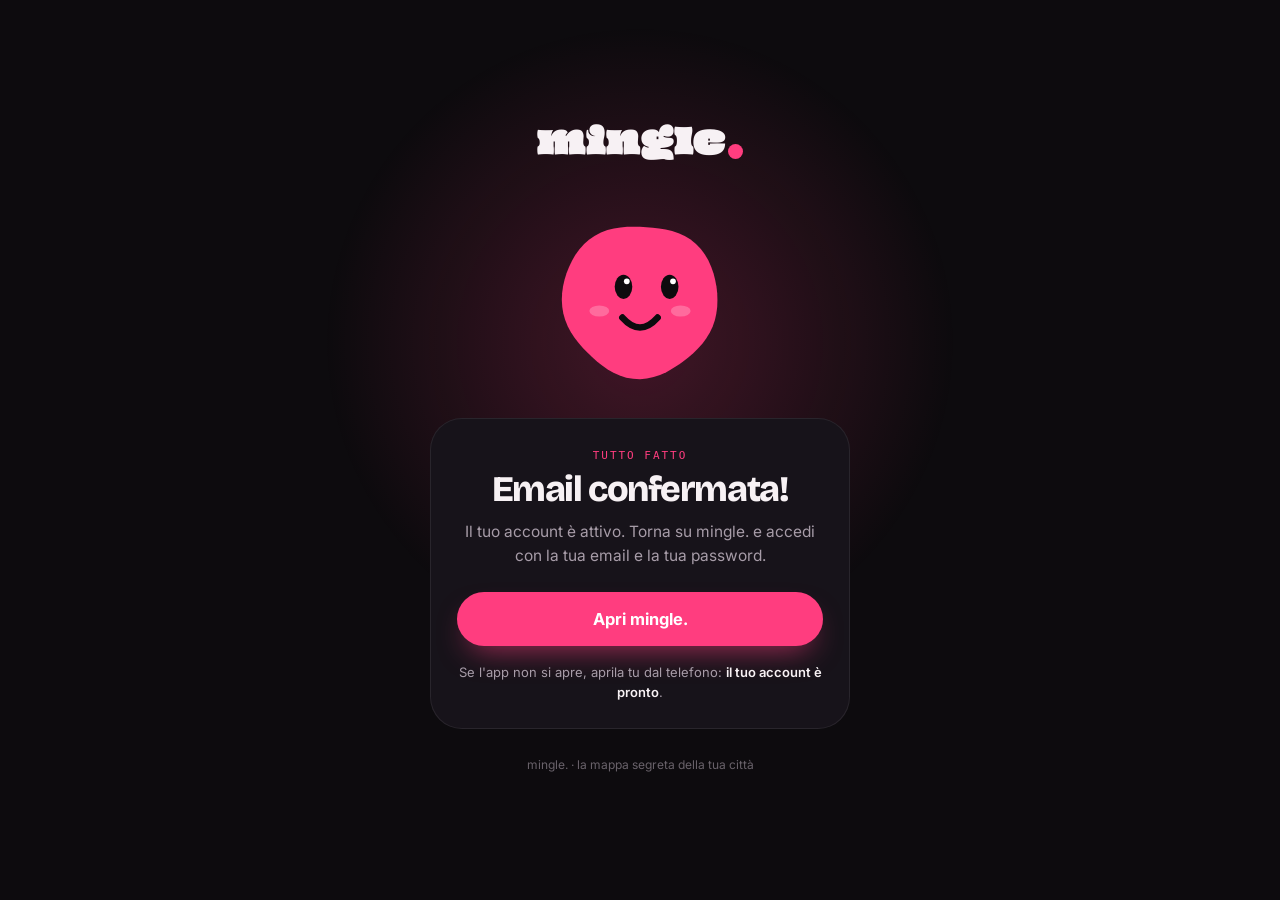
==== auth/confirm.html @ caa50468 "Pagine web di mingle.: home e pagina di conferma email - index.html: pagina iniziale con Dot (mingle" ====
<!DOCTYPE html>
<html lang="it">
<head>
<meta charset="UTF-8" />
<meta name="viewport" content="width=device-width, initial-scale=1.0, viewport-fit=cover" />
<meta name="theme-color" content="#0D0B0E" />
<meta name="robots" content="noindex" />
<title>mingle. — Email confermata</title>
<link rel="preconnect" href="https://fonts.googleapis.com" />
<link rel="preconnect" href="https://fonts.gstatic.com" crossorigin />
<link href="https://fonts.googleapis.com/css2?family=Oi&family=Bricolage+Grotesque:opsz,wght@12..96,600..800&family=Inter:wght@400;500;600&display=swap" rel="stylesheet" />
<style>
/*
  Pagina di atterraggio dei link nelle email di mingle.
  Supabase ci reindirizza qui dopo aver verificato il link. La pagina:
   - mostra "Email confermata" (o "Link scaduto" se Supabase segnala un errore);
   - offre il pulsante "Apri mingle." che passa all'app gli stessi parametri
     (?code=… / #access_token=…), così l'app può completare il login o il
     cambio password;
   - per il reset password prova ad aprire l'app da sola.
  Flussi: ?flow=signup (default) · ?flow=reset
*/
:root {
  --ink:#0D0B0E; --ink2:#17131A; --ink3:#221C26; --paper:#F7F1F4; --muted:#A79CA8;
  --magenta:#FF3D7F; --amber:#FFB547; --blush:#FF8FB1;
  --spring:cubic-bezier(.34,1.56,.64,1);
  color-scheme: dark;
}
*{box-sizing:border-box;margin:0;padding:0}
html,body{min-height:100%;background:var(--ink);color:var(--paper);font-family:"Inter",system-ui,-apple-system,sans-serif}
body{display:flex;flex-direction:column;align-items:center;justify-content:center;min-height:100vh;min-height:100dvh;
  padding:max(24px,env(safe-area-inset-top)) max(20px,env(safe-area-inset-right)) max(24px,env(safe-area-inset-bottom)) max(20px,env(safe-area-inset-left));overflow-x:hidden}
.glow{position:fixed;left:50%;top:38%;width:720px;height:720px;margin:-360px 0 0 -360px;border-radius:50%;
  background:radial-gradient(circle,rgba(255,61,127,.22),rgba(255,61,127,0) 62%);pointer-events:none}
main{position:relative;width:100%;max-width:420px;display:flex;flex-direction:column;align-items:center;text-align:center}
.wordmark{font-family:"Oi",Georgia,serif;font-size:34px;line-height:1;display:flex;align-items:flex-end;gap:2px;margin-bottom:28px;opacity:0;animation:fadeUp .6s ease-out .05s forwards}
.wordmark i{width:15px;height:15px;border-radius:50%;background:var(--magenta);display:inline-block;margin-bottom:3px}
.stage{position:relative;width:220px;height:220px;margin-bottom:8px}
.stage svg{position:absolute;inset:0;width:100%;height:100%;overflow:visible}
#dot{animation:land 1.1s cubic-bezier(.3,0,.4,1) .2s both;transform-origin:50% 85%}
@keyframes land{0%{transform:translateY(-260px) scale(.7,1.25)}45%{transform:translateY(0) scale(1.3,.7)}62%{transform:translateY(-34px) scale(.92,1.1)}78%{transform:translateY(0) scale(1.08,.92)}100%{transform:none}}
.confetti{position:absolute;left:50%;top:50%;width:12px;height:7px;border-radius:2px;opacity:0;animation:pop 1.3s cubic-bezier(.15,.8,.3,1) forwards}
@keyframes pop{0%{opacity:1;transform:translate(-50%,-50%) rotate(0)}100%{opacity:0;transform:translate(calc(-50% + var(--x)),calc(-50% + var(--y))) rotate(var(--r))}}
.card{width:100%;background:var(--ink2);border:1px solid rgba(247,241,244,.08);border-radius:32px;padding:30px 26px 26px;
  opacity:0;animation:fadeUp .7s ease-out .55s forwards}
.eyebrow{font-family:ui-monospace,Menlo,monospace;font-size:11px;letter-spacing:.18em;text-transform:uppercase;color:var(--magenta);margin-bottom:10px}
h1{font-family:"Bricolage Grotesque","Inter",sans-serif;font-weight:800;font-size:36px;line-height:1;letter-spacing:-.04em;margin-bottom:12px;text-wrap:balance}
p.lede{font-size:15.5px;line-height:1.55;color:var(--muted);margin-bottom:24px;text-wrap:pretty}
.btn{display:block;width:100%;padding:17px 22px;border-radius:999px;background:var(--magenta);color:#fff;font-weight:700;font-size:16.5px;text-decoration:none;
  box-shadow:0 14px 30px -12px rgba(255,61,127,.65);transition:transform .25s var(--spring)}
.btn:active{transform:scale(.96)}
.btn:focus-visible{outline:3px solid var(--amber);outline-offset:3px}
.hint{margin-top:16px;font-size:13px;line-height:1.55;color:var(--muted)}
.hint b{color:var(--paper);font-weight:600}
footer{margin-top:28px;font-size:12px;color:rgba(167,156,168,.6)}
@keyframes fadeUp{from{opacity:0;transform:translateY(12px)}to{opacity:1;transform:none}}
@media (prefers-reduced-motion:reduce){*,*::before,*::after{animation-duration:.01ms!important;animation-delay:0s!important}}
</style>
</head>
<body>
<div class="glow" aria-hidden="true"></div>
<main>
  <div class="wordmark" aria-label="mingle.">mingle<i></i></div>

  <div class="stage" aria-hidden="true">
    <svg viewBox="0 0 200 200"><g id="dot"><path id="body" fill="#FF3D7F"/><g id="face"></g></g></svg>
  </div>

  <section class="card" role="status">
    <p class="eyebrow" id="eyebrow">Tutto fatto</p>
    <h1 id="title">Email confermata!</h1>
    <p class="lede" id="lede">Il tuo account è attivo. Torna su mingle. e accedi con la tua email e la tua password.</p>
    <a class="btn" id="open" href="io.echoapp.echo://confirm-signup">Apri mingle.</a>
    <p class="hint" id="hint">Se l'app non si apre, aprila tu dal telefono: <b>il tuo account è pronto</b>.</p>
  </section>

  <footer>mingle. · la mappa segreta della tua città</footer>
</main>

<script>
(function () {
  var INK = '#0D0B0E';
  var url = new URL(location.href);
  var hash = new URLSearchParams(location.hash.replace(/^#/, ''));
  var q = url.searchParams;
  var flow = q.get('flow') || (hash.get('type') === 'recovery' ? 'reset' : 'signup');
  var errCode = q.get('error_code') || hash.get('error_code') || q.get('error') || hash.get('error');

  // Parametri da passare all'app (code PKCE oppure token nell'hash).
  var pass = new URLSearchParams(q.toString()); pass.delete('flow');
  var deep = 'io.echoapp.echo://' + (flow === 'reset' ? 'reset-password' : 'confirm-signup') +
    (pass.toString() ? '?' + pass.toString() : '') + (location.hash || '');

  // Non lasciamo token o codici visibili nella barra degli indirizzi.
  try { history.replaceState(null, '', url.pathname + (flow === 'reset' ? '?flow=reset' : '')); } catch (e) {}

  var $ = function (id) { return document.getElementById(id); };
  var mood = 'happy';

  if (errCode) {
    mood = 'dizzy';
    $('eyebrow').textContent = 'Ops';
    $('eyebrow').style.color = 'var(--amber)';
    $('title').textContent = errCode.indexOf('expired') >= 0 ? 'Link scaduto.' : 'Link non valido.';
    $('lede').textContent = flow === 'reset'
      ? "Questo link per cambiare password non funziona più. Apri mingle. e chiedine uno nuovo da \"Password dimenticata\"."
      : "Questo link di conferma non funziona più (magari l'hai già usato). Prova ad accedere: se l'email non risulta confermata, mingle. te ne manderà una nuova.";
    $('open').href = 'io.echoapp.echo://';
    $('hint').textContent = 'I link nelle email di mingle. valgono per poco tempo e una volta sola.';
  } else if (flow === 'reset') {
    mood = 'wink';
    $('eyebrow').textContent = 'Nuova password';
    $('title').textContent = 'Ci siamo quasi.';
    $('lede').textContent = "Apri mingle. su questo telefono per scegliere la tua nuova password.";
    $('open').href = deep;
    $('hint').innerHTML = "Hai aperto l'email dal computer? Aprila <b>dal telefono dove hai mingle.</b> e tocca di nuovo il pulsante.";
    // Prova ad aprire l'app da sola: è lei che completa il cambio password.
    setTimeout(function () { location.href = deep; }, 900);
  } else {
    $('open').href = deep;
    burst();
  }

  // ── Dot vivo ──────────────────────────────────────────────────────────────
  var faces = {
    happy: '<g id="eyes"><ellipse cx="79" cy="88" rx="8" ry="11" fill="' + INK + '"/><ellipse cx="121" cy="88" rx="8" ry="11" fill="' + INK + '"/><circle cx="82" cy="83" r="2.6" fill="#fff"/><circle cx="124" cy="83" r="2.6" fill="#fff"/></g><path d="M84 116Q100 134 116 116" stroke="' + INK + '" stroke-width="6" fill="none" stroke-linecap="round"/><ellipse cx="63" cy="110" rx="9" ry="5" fill="#fff" opacity=".24"/><ellipse cx="137" cy="110" rx="9" ry="5" fill="#fff" opacity=".24"/>',
    wink: '<g id="eyes"><ellipse cx="79" cy="88" rx="8" ry="11" fill="' + INK + '"/></g><path d="M112 89Q122 81 132 89" stroke="' + INK + '" stroke-width="6" fill="none" stroke-linecap="round"/><path d="M87 118Q100 128 113 118" stroke="' + INK + '" stroke-width="6" fill="none" stroke-linecap="round"/><ellipse cx="63" cy="110" rx="9" ry="5" fill="#fff" opacity=".24"/><ellipse cx="137" cy="110" rx="9" ry="5" fill="#fff" opacity=".24"/>',
    dizzy: '<circle cx="78" cy="90" r="13" fill="#fff"/><circle cx="122" cy="90" r="13" fill="#fff"/><circle cx="72" cy="94" r="6" fill="' + INK + '"/><circle cx="126" cy="84" r="6" fill="' + INK + '"/><path d="M82 124q6-7 12 0t12 0t12 0" stroke="' + INK + '" stroke-width="5" fill="none" stroke-linecap="round"/>'
  };
  $('face').innerHTML = faces[mood];
  if (mood === 'dizzy') $('body').setAttribute('fill', '#FFB547');

  var body = $('body'), eyes = document.getElementById('eyes'), seed = Math.random() * 6;
  var still = matchMedia('(prefers-reduced-motion: reduce)').matches;
  function blob(t) {
    var d = '', amp = still ? 0 : .045;
    for (var i = 0; i <= 72; i++) {
      var a = i / 72 * Math.PI * 2;
      var k = 1 + amp * (.55 * Math.sin(3 * a + t * 1.4 + seed) + .35 * Math.sin(5 * a - t * 1.1 + seed * 2) + .25 * Math.sin(2 * a + t * .8));
      d += (i ? 'L' : 'M') + (100 + Math.cos(a) * 70 * k).toFixed(1) + ' ' + (100 + Math.sin(a) * 70 * k).toFixed(1);
    }
    return d + 'Z';
  }
  (function loop(now) {
    var t = now / 1000;
    body.setAttribute('d', blob(t));
    if (eyes) {
      var ph = (t + seed) % 4.2, s = ph > 3.93 && ph < 4.03 ? .1 : 1;
      eyes.setAttribute('transform', 'translate(' + (Math.sin(t * .9) * 6).toFixed(1) + ' ' + (88 * (1 - s)).toFixed(1) + ') scale(1 ' + s + ')');
    }
    requestAnimationFrame(loop);
  })(0);

  // ── Coriandoli quando la conferma è andata ────────────────────────────────
  function burst() {
    if (still) return;
    var stage = document.querySelector('.stage');
    var cols = ['#FF3D7F', '#FFB547', '#F7F1F4', '#FF8FB1'];
    for (var i = 0; i < 22; i++) {
      var c = document.createElement('span');
      c.className = 'confetti';
      var a = Math.random() * Math.PI * 2, d = 110 + Math.random() * 90;
      c.style.cssText = 'background:' + cols[i % 4] + ';--x:' + (Math.cos(a) * d).toFixed(0) + 'px;--y:' + (Math.sin(a) * d - 40).toFixed(0) + 'px;--r:' + (Math.random() * 720 - 360).toFixed(0) + 'deg;animation-delay:' + (.75 + Math.random() * .15).toFixed(2) + 's';
      stage.appendChild(c);
    }
  }
})();
</script>
</body>
</html>
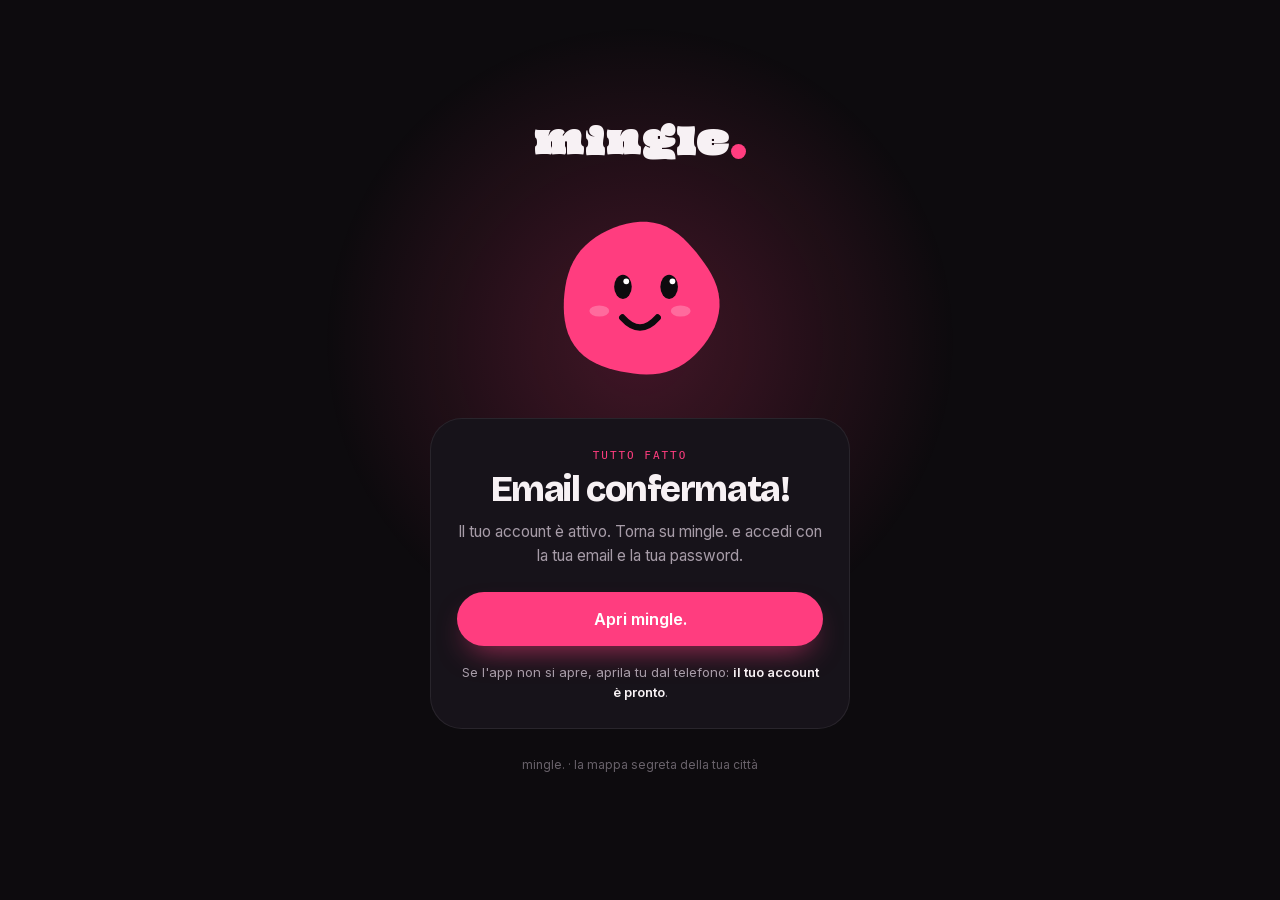
==== commit 7cc99a80: "Pagina Eliminare l'account, privacy e termini aggiornati, font ospitati sul sito Co-Authored-By: Cla" ====
--- a/auth/confirm.html
+++ b/auth/confirm.html
@@ -6,9 +6,7 @@
 <meta name="theme-color" content="#0D0B0E" />
 <meta name="robots" content="noindex" />
 <title>mingle. — Email confermata</title>
-<link rel="preconnect" href="https://fonts.googleapis.com" />
-<link rel="preconnect" href="https://fonts.gstatic.com" crossorigin />
-<link href="https://fonts.googleapis.com/css2?family=Oi&family=Bricolage+Grotesque:opsz,wght@12..96,600..800&family=Inter:wght@400;500;600&display=swap" rel="stylesheet" />
+<link href="../fonts/fonts.css" rel="stylesheet" />
 <style>
 /*
   Pagina di atterraggio dei link nelle email di mingle.
--- a/fonts/fonts.css
+++ b/fonts/fonts.css
@@ -0,0 +1,93 @@
+/* Font di mingle. ospitati qui (niente richieste a Google). */
+/* latin-ext */
+@font-face {
+  font-family: 'Bricolage Grotesque';
+  font-style: normal;
+  font-weight: 600 800;
+  font-stretch: 100%;
+  font-display: swap;
+  src: url(BricolageGrotesque-latin-ext-3y9K6as8bTXq_nANBjzKo3IeZx8z6up5BeSl9D4dj_x9PpZBMlGGInHWVyNJtvI.woff2) format('woff2');
+  unicode-range: U+0100-02BA, U+02BD-02C5, U+02C7-02CC, U+02CE-02D7, U+02DD-02FF, U+0304, U+0308, U+0329, U+1D00-1DBF, U+1E00-1E9F, U+1EF2-1EFF, U+2020, U+20A0-20AB, U+20AD-20C4, U+2113, U+2C60-2C7F, U+A720-A7FF;
+}
+/* latin */
+@font-face {
+  font-family: 'Bricolage Grotesque';
+  font-style: normal;
+  font-weight: 600 800;
+  font-stretch: 100%;
+  font-display: swap;
+  src: url(BricolageGrotesque-latin-3y9K6as8bTXq_nANBjzKo3IeZx8z6up5BeSl9D4dj_x9PpZBMlGIInHWVyNJ.woff2) format('woff2');
+  unicode-range: U+0000-00FF, U+0131, U+0152-0153, U+02BB-02BC, U+02C6, U+02DA, U+02DC, U+0304, U+0308, U+0329, U+2000-206F, U+20AC, U+2122, U+2191, U+2193, U+2212, U+2215, U+FEFF, U+FFFD;
+}
+/* latin-ext */
+@font-face {
+  font-family: 'Inter';
+  font-style: normal;
+  font-weight: 400;
+  font-display: swap;
+  src: url(Inter-latin-ext-UcC73FwrK3iLTeHuS_nVMrMxCp50SjIa25L7W0Q5n-wU.woff2) format('woff2');
+  unicode-range: U+0100-02BA, U+02BD-02C5, U+02C7-02CC, U+02CE-02D7, U+02DD-02FF, U+0304, U+0308, U+0329, U+1D00-1DBF, U+1E00-1E9F, U+1EF2-1EFF, U+2020, U+20A0-20AB, U+20AD-20C4, U+2113, U+2C60-2C7F, U+A720-A7FF;
+}
+/* latin */
+@font-face {
+  font-family: 'Inter';
+  font-style: normal;
+  font-weight: 400;
+  font-display: swap;
+  src: url(Inter-latin-UcC73FwrK3iLTeHuS_nVMrMxCp50SjIa1ZL7W0Q5nw.woff2) format('woff2');
+  unicode-range: U+0000-00FF, U+0131, U+0152-0153, U+02BB-02BC, U+02C6, U+02DA, U+02DC, U+0304, U+0308, U+0329, U+2000-206F, U+20AC, U+2122, U+2191, U+2193, U+2212, U+2215, U+FEFF, U+FFFD;
+}
+/* latin-ext */
+@font-face {
+  font-family: 'Inter';
+  font-style: normal;
+  font-weight: 500;
+  font-display: swap;
+  src: url(Inter-latin-ext-UcC73FwrK3iLTeHuS_nVMrMxCp50SjIa25L7W0Q5n-wU.woff2) format('woff2');
+  unicode-range: U+0100-02BA, U+02BD-02C5, U+02C7-02CC, U+02CE-02D7, U+02DD-02FF, U+0304, U+0308, U+0329, U+1D00-1DBF, U+1E00-1E9F, U+1EF2-1EFF, U+2020, U+20A0-20AB, U+20AD-20C4, U+2113, U+2C60-2C7F, U+A720-A7FF;
+}
+/* latin */
+@font-face {
+  font-family: 'Inter';
+  font-style: normal;
+  font-weight: 500;
+  font-display: swap;
+  src: url(Inter-latin-UcC73FwrK3iLTeHuS_nVMrMxCp50SjIa1ZL7W0Q5nw.woff2) format('woff2');
+  unicode-range: U+0000-00FF, U+0131, U+0152-0153, U+02BB-02BC, U+02C6, U+02DA, U+02DC, U+0304, U+0308, U+0329, U+2000-206F, U+20AC, U+2122, U+2191, U+2193, U+2212, U+2215, U+FEFF, U+FFFD;
+}
+/* latin-ext */
+@font-face {
+  font-family: 'Inter';
+  font-style: normal;
+  font-weight: 600;
+  font-display: swap;
+  src: url(Inter-latin-ext-UcC73FwrK3iLTeHuS_nVMrMxCp50SjIa25L7W0Q5n-wU.woff2) format('woff2');
+  unicode-range: U+0100-02BA, U+02BD-02C5, U+02C7-02CC, U+02CE-02D7, U+02DD-02FF, U+0304, U+0308, U+0329, U+1D00-1DBF, U+1E00-1E9F, U+1EF2-1EFF, U+2020, U+20A0-20AB, U+20AD-20C4, U+2113, U+2C60-2C7F, U+A720-A7FF;
+}
+/* latin */
+@font-face {
+  font-family: 'Inter';
+  font-style: normal;
+  font-weight: 600;
+  font-display: swap;
+  src: url(Inter-latin-UcC73FwrK3iLTeHuS_nVMrMxCp50SjIa1ZL7W0Q5nw.woff2) format('woff2');
+  unicode-range: U+0000-00FF, U+0131, U+0152-0153, U+02BB-02BC, U+02C6, U+02DA, U+02DC, U+0304, U+0308, U+0329, U+2000-206F, U+20AC, U+2122, U+2191, U+2193, U+2212, U+2215, U+FEFF, U+FFFD;
+}
+/* latin-ext */
+@font-face {
+  font-family: 'Oi';
+  font-style: normal;
+  font-weight: 400;
+  font-display: swap;
+  src: url(Oi-latin-ext-w8gXH2EuRptTsN-QjwOH5Fc.woff2) format('woff2');
+  unicode-range: U+0100-02BA, U+02BD-02C5, U+02C7-02CC, U+02CE-02D7, U+02DD-02FF, U+0304, U+0308, U+0329, U+1D00-1DBF, U+1E00-1E9F, U+1EF2-1EFF, U+2020, U+20A0-20AB, U+20AD-20C4, U+2113, U+2C60-2C7F, U+A720-A7FF;
+}
+/* latin */
+@font-face {
+  font-family: 'Oi';
+  font-style: normal;
+  font-weight: 400;
+  font-display: swap;
+  src: url(Oi-latin-w8gXH2EuRptdsN-QjwOH.woff2) format('woff2');
+  unicode-range: U+0000-00FF, U+0131, U+0152-0153, U+02BB-02BC, U+02C6, U+02DA, U+02DC, U+0304, U+0308, U+0329, U+2000-206F, U+20AC, U+2122, U+2191, U+2193, U+2212, U+2215, U+FEFF, U+FFFD;
+}
